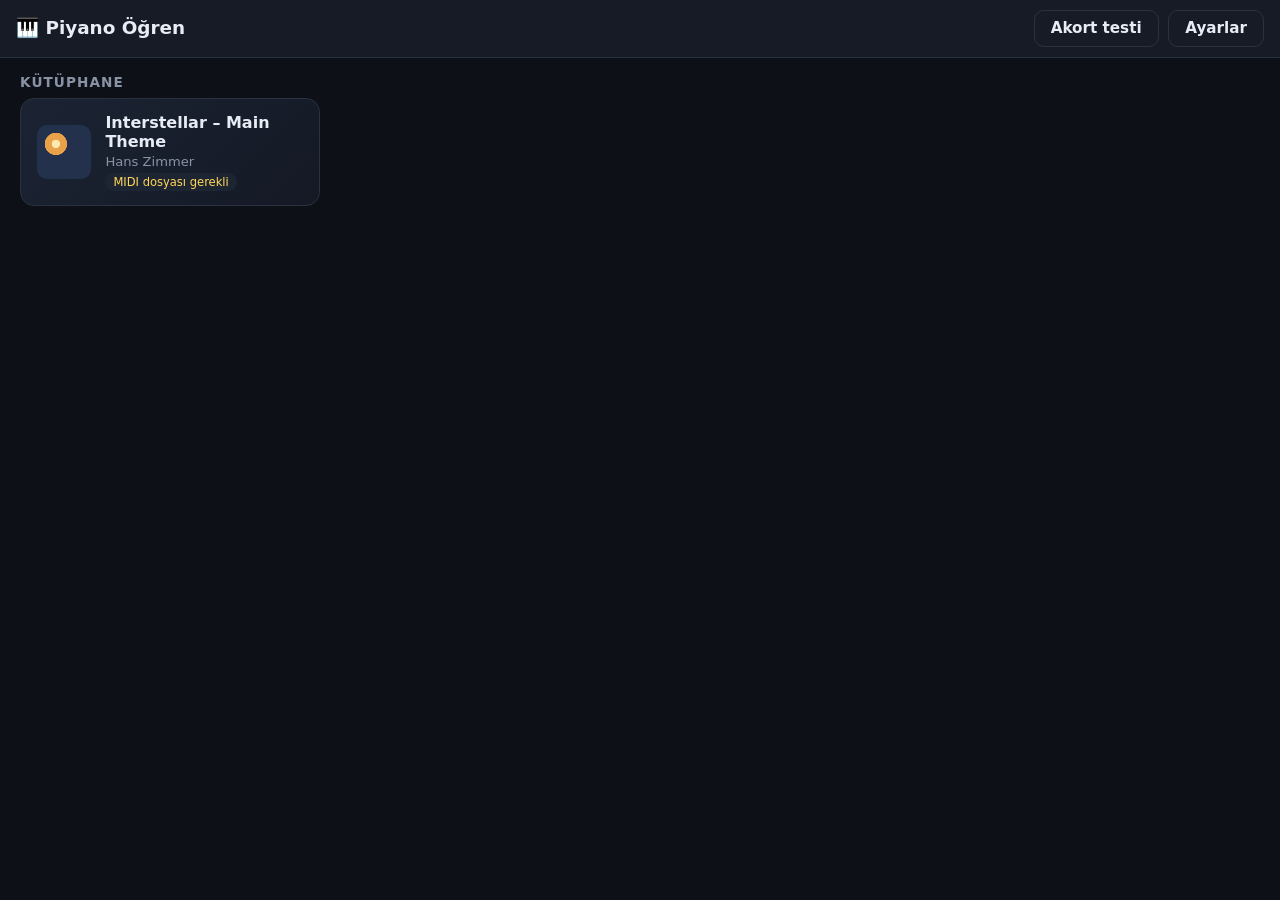
==== piyano/index.html @ e5759382 "piyano: prevent double detections, add simple detector option, outline expected key Co-Authored-By: " ====
<!doctype html>
<html lang="tr">
<head>
  <meta charset="utf-8">
  <meta name="viewport" content="width=device-width, initial-scale=1, viewport-fit=cover, user-scalable=no">
  <title>Piyano Öğren</title>
  <meta name="robots" content="noindex, nofollow">
  <meta name="theme-color" content="#0d1017">
  <meta name="apple-mobile-web-app-capable" content="yes">
  <meta name="mobile-web-app-capable" content="yes">
  <meta name="apple-mobile-web-app-status-bar-style" content="black-translucent">
  <meta name="apple-mobile-web-app-title" content="Piyano">
  <link rel="manifest" href="manifest.webmanifest">
  <link rel="apple-touch-icon" href="icons/apple-touch-icon.png">
  <link rel="icon" href="icons/icon-192.png">
  <link rel="stylesheet" href="css/style.css">
</head>
<body>
  <!-- Ana ekran / kütüphane -->
  <section id="home" class="screen active">
    <header class="topbar">
      <h1>🎹 Piyano Öğren</h1>
      <div class="spacer"></div>
      <button class="btn ghost" data-go="tuner">Akort testi</button>
      <button class="btn ghost" data-go="settings">Ayarlar</button>
    </header>
    <main class="home-main">
      <h2 class="section-title">Kütüphane</h2>
      <div id="library" class="library"></div>
    </main>
  </section>

  <!-- Şarkı ayarları -->
  <section id="setup" class="screen">
    <header class="topbar">
      <button class="btn ghost icon" data-go="home" aria-label="Geri">‹</button>
      <div class="titles">
        <h1 id="setup-title"></h1>
        <p id="setup-artist" class="muted"></p>
      </div>
    </header>
    <main class="setup-main">
      <div id="setup-missing" class="card warn hidden">
        <p><strong>MIDI dosyası bulunamadı.</strong> Uygulama <code>songs/interstellar.mid</code> dosyasını arıyor.
          Telefonundaki bir .mid dosyasını seçerek yükleyebilirsin; dosya bu cihazda saklanır.</p>
        <label class="btn primary file-btn">MIDI dosyasını yükle
          <input id="midi-file" type="file" accept=".mid,.midi,audio/midi,audio/x-midi">
        </label>
        <p id="midi-error" class="error hidden"></p>
      </div>

      <div id="setup-ready" class="hidden">
        <div class="option-row">
          <span class="label">El</span>
          <div class="seg" data-opt="hands">
            <button data-val="R">Sağ el</button>
            <button data-val="L">Sol el</button>
            <button data-val="both">İki el</button>
          </div>
        </div>
        <div class="option-row">
          <span class="label">Hız</span>
          <div class="seg" data-opt="speed">
            <button data-val="0.5">%50</button>
            <button data-val="0.75">%75</button>
            <button data-val="1">%100</button>
          </div>
        </div>
        <div class="option-row">
          <span class="label">Bekleme modu</span>
          <label class="switch"><input type="checkbox" id="opt-wait"><span></span></label>
          <span class="muted small">Nota çizgiye gelince doğru tuşa basana kadar bekler</span>
        </div>
        <p id="song-info" class="muted small"></p>
        <div class="row">
          <button id="start-btn" class="btn primary big">Başla</button>
          <label class="btn ghost file-btn small">Başka .mid seç
            <input id="midi-file-2" type="file" accept=".mid,.midi,audio/midi,audio/x-midi">
          </label>
        </div>
      </div>
    </main>
  </section>

  <!-- Oyun ekranı -->
  <section id="play" class="screen play">
    <header class="playbar">
      <button class="btn ghost icon" id="play-back" aria-label="Çık">✕</button>
      <div class="progress"><div id="progress-fill"></div></div>
      <div id="play-hint" class="hint"></div>
      <div class="meter" title="Mikrofon seviyesi"><div id="play-level"></div></div>
      <button class="btn ghost icon" id="pause-btn" aria-label="Duraklat">❚❚</button>
    </header>
    <div id="sequence" class="sequence" aria-label="Sıradaki notalar"></div>
    <div id="stage" class="stage">
      <div id="stage-spacer" class="stage-spacer"></div>
      <canvas id="stage-canvas"></canvas>
    </div>
    <div id="countdown" class="overlay hidden"><div class="count"></div></div>
    <div id="paused" class="overlay hidden">
      <div class="card center">
        <h2>Duraklatıldı</h2>
        <div class="row">
          <button class="btn primary" id="resume-btn">Devam</button>
          <button class="btn ghost" id="restart-btn">Baştan</button>
        </div>
      </div>
    </div>
  </section>

  <!-- Sonuç ekranı -->
  <section id="results" class="screen">
    <main class="results-main">
      <h1>Şarkı bitti! 🎉</h1>
      <div class="stats">
        <div class="stat"><div class="num" id="r-acc">0%</div><div class="muted">Doğruluk</div></div>
        <div class="stat"><div class="num" id="r-rhythm">0%</div><div class="muted">Ritim</div></div>
        <div class="stat"><div class="num" id="r-time">0:00</div><div class="muted">Toplam süre</div></div>
      </div>
      <p id="r-detail" class="muted"></p>
      <div class="row">
        <button class="btn primary" id="again-btn">Tekrar çal</button>
        <button class="btn ghost" data-go="home">Kütüphane</button>
      </div>
    </main>
  </section>

  <!-- Akort testi -->
  <section id="tuner" class="screen">
    <header class="topbar">
      <button class="btn ghost icon" data-go="home" aria-label="Geri">‹</button>
      <h1>Akort testi</h1>
      <div class="spacer"></div>
      <button class="btn primary" id="tuner-mic">Mikrofonu aç</button>
    </header>
    <main class="tuner-main">
      <div class="tuner-left">
        <div id="t-note" class="t-note">–</div>
        <div id="t-freq" class="t-freq">— Hz</div>
        <div class="cents">
          <div class="cents-scale"><span>-50</span><span>0</span><span>+50</span></div>
          <div class="cents-track"><div id="t-needle" class="needle"></div></div>
        </div>
        <div id="t-last" class="muted small">Son algılanan tuşlar: –</div>
      </div>
      <div class="tuner-right">
        <label class="label">Mikrofon seviyesi</label>
        <div class="level-big"><div id="t-level"></div><div id="t-gate" class="gate"></div></div>
        <label class="label" for="t-sens">Hassasiyet <span id="t-sens-val"></span></label>
        <input id="t-sens" type="range" min="0" max="100" step="1" class="sens">
        <p class="muted small">Sarı çizgi eşik değeridir. Piyano sustuğunda yeşil çubuk çizginin altında, tuşa basınca üstünde olmalı.</p>
      </div>
    </main>
    <div id="tuner-stage" class="stage tuner-stage">
      <div id="tuner-spacer" class="stage-spacer"></div>
      <canvas id="tuner-canvas"></canvas>
    </div>
  </section>

  <!-- Ayarlar -->
  <section id="settings" class="screen">
    <header class="topbar">
      <button class="btn ghost icon" data-go="home" aria-label="Geri">‹</button>
      <h1>Ayarlar</h1>
    </header>
    <main class="settings-main">
      <div class="option-row">
        <label class="label" for="s-sens">Mikrofon hassasiyeti <span id="s-sens-val"></span></label>
        <input id="s-sens" type="range" min="0" max="100" step="1" class="sens">
      </div>
      <div class="option-row">
        <span class="label">Algılama yöntemi</span>
        <div class="seg" data-opt="detector">
          <button data-val="advanced">Gelişmiş</button>
          <button data-val="simple">Basit</button>
        </div>
        <span class="muted small">Gelişmiş: pedallı ve hızlı çalarken daha iyi. Basit: sessiz odada tek tek notalar için. Hangisi senin piyanonda daha iyi çalışıyorsa onu seç.</span>
      </div>
      <div class="option-row">
        <span class="label">Oktav farkını yoksay</span>
        <label class="switch"><input type="checkbox" id="s-octave"><span></span></label>
        <span class="muted small">Mikrofon bazen notayı bir oktav yukarı/aşağı duyabilir. Açıksa doğru nota ismi yeterli.</span>
      </div>
      <div class="option-row">
        <span class="label">MIDI klavye</span>
        <button class="btn ghost" id="s-midi">MIDI klavyeyi bağla</button>
        <span id="s-midi-status" class="muted small"></span>
      </div>
      <p class="muted small">İpucu: Piyano başında değilken ekrandaki klavyeye dokunarak da deneyebilirsin.</p>
    </main>
  </section>

  <div id="rotate" class="rotate-hint">
    <div>📱↻</div>
    <p>En iyi deneyim için telefonu yatay çevir.</p>
    <button class="btn ghost small" id="rotate-dismiss">Yine de devam et</button>
  </div>
  <div id="toast" class="toast hidden"></div>

  <script src="js/vendor/Midi.js"></script>
  <script type="module" src="js/app.js"></script>
</body>
</html>
---- piyano/css/style.css ----
:root {
  --bg: #0d1017;
  --panel: #161b25;
  --panel-2: #1e2532;
  --border: #2a3242;
  --text: #e8ecf5;
  --muted: #8a93a6;
  --accent: #4ea8ff;
  --left: #ff9f43;
  --good: #2ee59d;
  --bad: #ff4d5e;
  --warn: #ffd65a;
  --safe-l: env(safe-area-inset-left, 0px);
  --safe-r: env(safe-area-inset-right, 0px);
  --safe-t: env(safe-area-inset-top, 0px);
  --safe-b: env(safe-area-inset-bottom, 0px);
}

* { box-sizing: border-box; -webkit-tap-highlight-color: transparent; }
html, body {
  margin: 0; height: 100%; background: var(--bg); color: var(--text);
  font-family: system-ui, -apple-system, "SF Pro Text", "Segoe UI", sans-serif;
  overscroll-behavior: none; -webkit-user-select: none; user-select: none;
  -webkit-text-size-adjust: 100%;
}
body { overflow: hidden; }
h1 { font-size: 1.15rem; margin: 0; font-weight: 700; }
h2 { margin: 0 0 .5rem; }
code { background: var(--panel-2); padding: .1em .35em; border-radius: 4px; font-size: .9em; }
.muted { color: var(--muted); margin: 0; }
.small { font-size: .82rem; }
.hidden { display: none !important; }
.error { color: var(--bad); }
.spacer { flex: 1; }
.row { display: flex; gap: .6rem; align-items: center; flex-wrap: wrap; }

.screen {
  position: fixed; inset: 0; display: none; flex-direction: column;
  padding: var(--safe-t) var(--safe-r) var(--safe-b) var(--safe-l);
}
.screen.active { display: flex; }
.screen main { flex: 1; overflow-y: auto; -webkit-overflow-scrolling: touch; padding: 1rem 1.25rem 1.5rem; }

.topbar {
  display: flex; align-items: center; gap: .6rem; padding: .6rem 1rem;
  border-bottom: 1px solid var(--border); background: var(--panel); flex-shrink: 0;
}
.titles p { font-size: .85rem; }

.btn {
  appearance: none; border: 1px solid var(--border); background: var(--panel-2); color: var(--text);
  font: inherit; font-weight: 600; font-size: .95rem; padding: .55rem 1rem; border-radius: 10px; cursor: pointer;
}
.btn:active { transform: scale(.97); }
.btn.primary { background: var(--accent); border-color: var(--accent); color: #06111f; }
.btn.ghost { background: transparent; }
.btn.icon { padding: .35rem .7rem; font-size: 1.2rem; line-height: 1; }
.btn.big { font-size: 1.1rem; padding: .8rem 2.2rem; }
.btn.small { font-size: .85rem; padding: .4rem .8rem; }
.file-btn { position: relative; overflow: hidden; display: inline-block; }
.file-btn input { position: absolute; inset: 0; opacity: 0; cursor: pointer; }

.card { background: var(--panel); border: 1px solid var(--border); border-radius: 14px; padding: 1rem 1.2rem; }
.card.warn { border-color: #6b5520; background: #221d10; }
.card.warn p { margin: 0 0 .8rem; line-height: 1.45; }
.card.center { text-align: center; }

.section-title { font-size: .85rem; text-transform: uppercase; letter-spacing: .08em; color: var(--muted); }
.library { display: grid; grid-template-columns: repeat(auto-fill, minmax(260px, 1fr)); gap: .8rem; }
.song-card {
  display: flex; gap: .9rem; align-items: center; padding: .9rem 1rem; border-radius: 14px;
  background: linear-gradient(135deg, #1b2333, #141924); border: 1px solid var(--border); cursor: pointer;
  text-align: left; color: var(--text); font: inherit;
}
.song-card .art {
  width: 54px; height: 54px; border-radius: 10px; flex-shrink: 0;
  background: radial-gradient(circle at 35% 35%, #ffe7b0 0 8%, #e9a24a 9% 22%, #24314d 23% 100%);
}
.song-card h3 { margin: 0 0 .15rem; font-size: 1rem; }
.badge { display: inline-block; margin-top: .3rem; font-size: .72rem; padding: .1rem .5rem; border-radius: 99px; background: var(--panel-2); color: var(--muted); }
.badge.ok { color: var(--good); }
.badge.no { color: var(--warn); }

.setup-main, .settings-main { display: flex; flex-direction: column; gap: 1rem; max-width: 760px; }
#setup-ready { display: flex; flex-direction: column; gap: 1rem; }
.option-row { display: flex; align-items: center; gap: .8rem; flex-wrap: wrap; }
.option-row .label { min-width: 130px; font-weight: 600; }
.label { font-weight: 600; font-size: .9rem; }
.seg { display: inline-flex; background: var(--panel-2); border: 1px solid var(--border); border-radius: 10px; padding: 3px; }
.seg button {
  appearance: none; border: 0; background: transparent; color: var(--muted); font: inherit; font-weight: 600;
  padding: .45rem .9rem; border-radius: 8px; cursor: pointer;
}
.seg button.on { background: var(--accent); color: #06111f; }

.switch { position: relative; width: 50px; height: 30px; flex-shrink: 0; }
.switch input { opacity: 0; width: 0; height: 0; }
.switch span { position: absolute; inset: 0; background: var(--panel-2); border: 1px solid var(--border); border-radius: 99px; transition: .2s; }
.switch span::after { content: ""; position: absolute; width: 22px; height: 22px; left: 3px; top: 3px; border-radius: 50%; background: var(--muted); transition: .2s; }
.switch input:checked + span { background: var(--good); border-color: var(--good); }
.switch input:checked + span::after { transform: translateX(20px); background: #06111f; }

input[type=range].sens { width: min(340px, 100%); accent-color: var(--accent); }

/* Oyun ekranı */
.play { padding-top: 0; }
.playbar {
  display: flex; align-items: center; gap: .6rem; flex-shrink: 0;
  padding: calc(.3rem + var(--safe-t)) calc(.6rem + var(--safe-r)) .3rem calc(.6rem + var(--safe-l));
  background: var(--panel); border-bottom: 1px solid var(--border); margin: calc(-1 * var(--safe-t)) calc(-1 * var(--safe-r)) 0 calc(-1 * var(--safe-l));
}
.progress { flex: 1; height: 6px; background: var(--panel-2); border-radius: 99px; overflow: hidden; }
#progress-fill { height: 100%; width: 0; background: linear-gradient(90deg, var(--accent), var(--good)); }
.hint { font-size: .85rem; font-weight: 600; color: var(--warn); min-width: 5.5rem; text-align: right; white-space: nowrap; }
.meter { width: 46px; height: 8px; background: var(--panel-2); border-radius: 99px; overflow: hidden; }
.meter div { height: 100%; width: 0; background: var(--good); transition: width .05s; }

.stage {
  position: relative; flex: 1; overflow-x: auto; overflow-y: hidden;
  -webkit-overflow-scrolling: touch; scrollbar-width: none; touch-action: pan-x;
}
.stage::-webkit-scrollbar { display: none; }
.stage-spacer { height: 1px; }
.stage canvas { position: sticky; left: 0; top: 0; display: block; margin-top: -1px; }

.overlay { position: absolute; inset: 0; display: flex; align-items: center; justify-content: center; background: rgba(5,8,12,.55); z-index: 5; }
.count { font-size: 5rem; font-weight: 800; color: var(--warn); text-shadow: 0 4px 30px rgba(0,0,0,.6); }

/* Sıradaki notalar şeridi */
.sequence {
  display: flex; align-items: center; gap: .3rem; flex-shrink: 0; overflow: hidden; white-space: nowrap; height: 40px;
  padding: .3rem calc(.6rem + var(--safe-l)); background: #11151d; border-bottom: 1px solid var(--border);
  font-variant-numeric: tabular-nums;
}
.seq-item {
  display: inline-flex; align-items: baseline; gap: .3rem; padding: .2rem .55rem; border-radius: 8px;
  background: var(--panel-2); border: 1px solid var(--border); color: var(--muted); font-size: .85rem; font-weight: 600;
}
.seq-item.right .seq-name { color: #8cc6ff; }
.seq-item.left .seq-name { color: #ffc28a; }
.seq-item.current { border-color: var(--accent); background: #1d2a40; color: var(--text); font-size: 1rem; }
.seq-item.current.waiting { border-color: var(--warn); box-shadow: 0 0 0 2px rgba(255,214,90,.25); }
.seq-times { font-weight: 800; color: var(--text); }
.seq-dots { font-size: .6rem; letter-spacing: .05em; color: var(--good); }
.seq-arrow { color: var(--muted); opacity: .6; }

/* Sonuç */
.results-main { display: flex; flex-direction: column; align-items: center; justify-content: center; gap: 1rem; text-align: center; }
.stats { display: flex; gap: 1rem; flex-wrap: wrap; justify-content: center; }
.stat { background: var(--panel); border: 1px solid var(--border); border-radius: 14px; padding: .9rem 1.4rem; min-width: 140px; }
.stat .num { font-size: 2.2rem; font-weight: 800; }
.stat:nth-child(1) .num { color: var(--good); }
.stat:nth-child(2) .num { color: var(--accent); }

/* Akort testi */
#tuner main.tuner-main { display: flex; gap: 1.5rem; flex-wrap: wrap; align-items: center; justify-content: center; padding: .8rem 1.2rem; flex: 1; }
.tuner-left { text-align: center; min-width: 240px; }
.tuner-right { display: flex; flex-direction: column; gap: .5rem; min-width: 240px; max-width: 360px; }
.t-note { font-size: 4.2rem; font-weight: 800; line-height: 1; transition: color .1s; }
.t-note.good { color: var(--good); }
.t-freq { font-size: 1.3rem; color: var(--muted); margin: .2rem 0 .6rem; font-variant-numeric: tabular-nums; }
.cents { width: 260px; margin: 0 auto .6rem; }
.cents-scale { display: flex; justify-content: space-between; font-size: .7rem; color: var(--muted); }
.cents-track { position: relative; height: 12px; background: linear-gradient(90deg, var(--bad), var(--warn) 35%, var(--good) 50%, var(--warn) 65%, var(--bad)); border-radius: 99px; opacity: .85; }
.needle { position: absolute; top: -4px; width: 4px; height: 20px; left: calc(50% - 2px); background: #fff; border-radius: 2px; transition: left .08s; }
.level-big { position: relative; height: 14px; background: var(--panel-2); border-radius: 99px; overflow: hidden; }
#t-level { height: 100%; width: 0; background: var(--good); }
.gate { position: absolute; top: 0; bottom: 0; width: 3px; background: var(--warn); }
.tuner-stage { flex: 0 0 130px; }

.rotate-hint {
  display: none; position: fixed; inset: 0; z-index: 50; background: var(--bg);
  flex-direction: column; align-items: center; justify-content: center; gap: .8rem; text-align: center; padding: 2rem;
}
.rotate-hint div { font-size: 3rem; }
@media (orientation: portrait) and (max-width: 600px) {
  body:not(.rotate-ok) .rotate-hint.need { display: flex; }
}

.toast {
  position: fixed; left: 50%; bottom: calc(1rem + var(--safe-b)); transform: translateX(-50%); z-index: 60;
  background: var(--panel-2); border: 1px solid var(--border); padding: .6rem 1rem; border-radius: 10px; font-size: .9rem;
  max-width: 90vw;
}
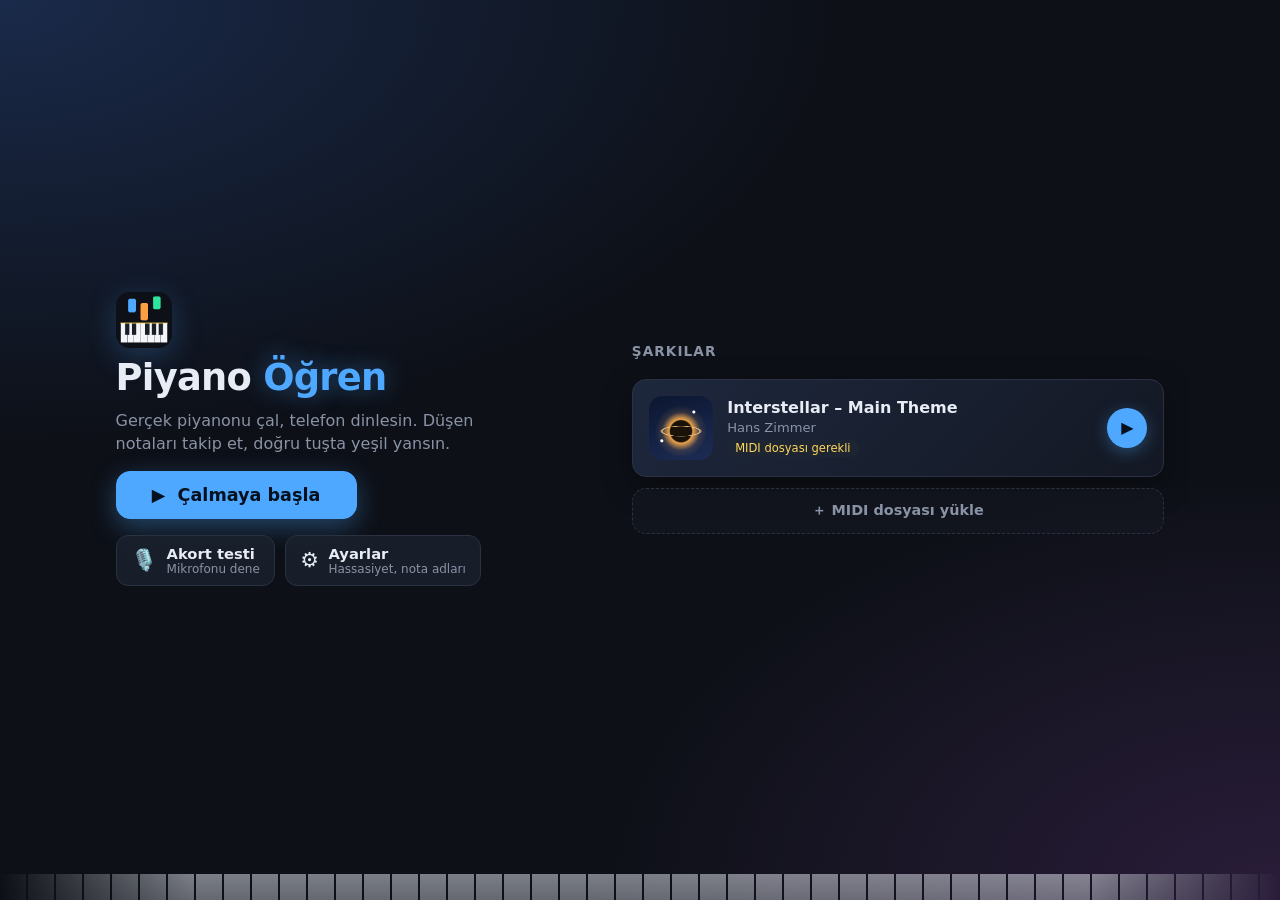
==== commit f30ccac4: "piyano: yeni giriş ekranı tasarımı Co-Authored-By: Claude Opus 5.5 (1M context) <noreply@anthropic.c" ====
--- a/piyano/index.html
+++ b/piyano/index.html
@@ -2,9 +2,9 @@
 <html lang="tr">
 <head>
   <meta charset="utf-8">
+  <meta name="robots" content="noindex, nofollow">
   <meta name="viewport" content="width=device-width, initial-scale=1, viewport-fit=cover, user-scalable=no">
   <title>Piyano Öğren</title>
-  <meta name="robots" content="noindex, nofollow">
   <meta name="theme-color" content="#0d1017">
   <meta name="apple-mobile-web-app-capable" content="yes">
   <meta name="mobile-web-app-capable" content="yes">
@@ -17,17 +17,36 @@
 </head>
 <body>
   <!-- Ana ekran / kütüphane -->
-  <section id="home" class="screen active">
-    <header class="topbar">
-      <h1>🎹 Piyano Öğren</h1>
-      <div class="spacer"></div>
-      <button class="btn ghost" data-go="tuner">Akort testi</button>
-      <button class="btn ghost" data-go="settings">Ayarlar</button>
-    </header>
+  <section id="home" class="screen active home">
+    <div class="home-bg" aria-hidden="true">
+      <i style="--x:8%;--d:7s;--h:70px;--c:var(--accent)"></i>
+      <i style="--x:19%;--d:9s;--h:40px;--c:var(--left);animation-delay:-3s"></i>
+      <i style="--x:33%;--d:8s;--h:90px;--c:var(--good);animation-delay:-5s"></i>
+      <i style="--x:47%;--d:10s;--h:55px;--c:var(--accent);animation-delay:-1s"></i>
+      <i style="--x:61%;--d:7.5s;--h:80px;--c:var(--left);animation-delay:-6s"></i>
+      <i style="--x:74%;--d:9.5s;--h:45px;--c:var(--good);animation-delay:-2s"></i>
+      <i style="--x:88%;--d:8.5s;--h:65px;--c:var(--accent);animation-delay:-4s"></i>
+    </div>
     <main class="home-main">
-      <h2 class="section-title">Kütüphane</h2>
-      <div id="library" class="library"></div>
-    </main>
+      <div class="hero">
+        <img class="hero-logo" src="icons/icon-192.png" alt="">
+        <h1 class="hero-title">Piyano <span>Öğren</span></h1>
+        <p class="hero-sub">Gerçek piyanonu çal, telefon dinlesin. Düşen notaları takip et, doğru tuşta yeşil yansın.</p>
+        <button class="btn primary big hero-start" id="hero-start">▶&nbsp; Çalmaya başla</button>
+        <div class="tiles">
+          <button class="tile" data-go="tuner"><span class="tile-ic">🎙️</span><span><b>Akort testi</b><small>Mikrofonu dene</small></span></button>
+          <button class="tile" data-go="settings"><span class="tile-ic">⚙️</span><span><b>Ayarlar</b><small>Hassasiyet, nota adları</small></span></button>
+        </div>
+      </div>
+      <div class="lib-col">
+        <h2 class="section-title">Şarkılar</h2>
+        <div id="library" class="library"></div>
+        <label class="upload-tile file-btn">＋ MIDI dosyası yükle
+          <input id="midi-file-home" type="file" accept=".mid,.midi,audio/midi,audio/x-midi">
+        </label>
+      </div>
+    </main>
+    <div class="home-keys" aria-hidden="true"></div>
   </section>
 
   <!-- Şarkı ayarları -->
@@ -61,6 +80,7 @@
         <div class="option-row">
           <span class="label">Hız</span>
           <div class="seg" data-opt="speed">
+            <button data-val="0.3">%30</button>
             <button data-val="0.5">%50</button>
             <button data-val="0.75">%75</button>
             <button data-val="1">%100</button>
@@ -71,7 +91,13 @@
           <label class="switch"><input type="checkbox" id="opt-wait"><span></span></label>
           <span class="muted small">Nota çizgiye gelince doğru tuşa basana kadar bekler</span>
         </div>
+        <div class="option-row">
+          <span class="label">Metronom</span>
+          <label class="switch"><input type="checkbox" id="opt-metro"><span></span></label>
+          <span class="muted small">Başlamadan önce 4 vuruş sayar, çalarken tempoyu tıklar. Hoparlörden duyulan tık mikrofona karışmasın diye kulaklık önerilir.</span>
+        </div>
         <p id="song-info" class="muted small"></p>
+        <p id="song-best" class="muted small"></p>
         <div class="row">
           <button id="start-btn" class="btn primary big">Başla</button>
           <label class="btn ghost file-btn small">Başka .mid seç
@@ -86,7 +112,12 @@
   <section id="play" class="screen play">
     <header class="playbar">
       <button class="btn ghost icon" id="play-back" aria-label="Çık">✕</button>
-      <div class="progress"><div id="progress-fill"></div></div>
+      <button class="btn ghost icon" id="rew-btn" aria-label="5 saniye geri">⏪</button>
+      <div class="progress" title="Dokunarak veya sürükleyerek şarkıda ileri/geri git"><div id="loop-region" class="loop-region hidden"></div><div id="progress-fill"></div></div>
+      <button class="btn ghost icon" id="fwd-btn" aria-label="5 saniye ileri">⏩</button>
+      <button class="btn ghost loop-btn" id="loop-btn" title="Bölüm tekrarı: 1. dokunuş A, 2. dokunuş B, 3. dokunuş kapat">A–B</button>
+      <span id="streak" class="streak hidden"></span>
+      <span id="time-label" class="time-label">0:00 / 0:00</span>
       <div id="play-hint" class="hint"></div>
       <div class="meter" title="Mikrofon seviyesi"><div id="play-level"></div></div>
       <button class="btn ghost icon" id="pause-btn" aria-label="Duraklat">❚❚</button>
@@ -112,12 +143,14 @@
   <section id="results" class="screen">
     <main class="results-main">
       <h1>Şarkı bitti! 🎉</h1>
+      <div id="r-stars" class="stars"></div>
       <div class="stats">
         <div class="stat"><div class="num" id="r-acc">0%</div><div class="muted">Doğruluk</div></div>
         <div class="stat"><div class="num" id="r-rhythm">0%</div><div class="muted">Ritim</div></div>
         <div class="stat"><div class="num" id="r-time">0:00</div><div class="muted">Toplam süre</div></div>
       </div>
       <p id="r-detail" class="muted"></p>
+      <p id="r-best" class="muted small"></p>
       <div class="row">
         <button class="btn primary" id="again-btn">Tekrar çal</button>
         <button class="btn ghost" data-go="home">Kütüphane</button>
@@ -177,6 +210,18 @@
         <span class="muted small">Gelişmiş: pedallı ve hızlı çalarken daha iyi. Basit: sessiz odada tek tek notalar için. Hangisi senin piyanonda daha iyi çalışıyorsa onu seç.</span>
       </div>
       <div class="option-row">
+        <span class="label">Nota adları</span>
+        <div class="seg" data-opt="labels">
+          <button data-val="letter">C D E</button>
+          <button data-val="solfege">Do Re Mi</button>
+        </div>
+      </div>
+      <div class="option-row">
+        <span class="label">Düşen çubuklarda nota adı</span>
+        <label class="switch"><input type="checkbox" id="s-barlabels"><span></span></label>
+        <span class="muted small">Kapatırsan notayı yazıdan değil tuşun yerinden tanımayı öğrenirsin.</span>
+      </div>
+      <div class="option-row">
         <span class="label">Oktav farkını yoksay</span>
         <label class="switch"><input type="checkbox" id="s-octave"><span></span></label>
         <span class="muted small">Mikrofon bazen notayı bir oktav yukarı/aşağı duyabilir. Açıksa doğru nota ismi yeterli.</span>
--- a/piyano/css/style.css
+++ b/piyano/css/style.css
@@ -102,6 +102,72 @@
 
 input[type=range].sens { width: min(340px, 100%); accent-color: var(--accent); }
 
+.song-card .play-ic { margin-left: auto; width: 40px; height: 40px; border-radius: 50%; display: grid; place-items: center; background: var(--accent); color: #06111f; font-size: 1rem; flex-shrink: 0; box-shadow: 0 4px 16px rgba(78,168,255,.35); }
+.song-card .stars-mini { color: var(--warn); font-size: .8rem; letter-spacing: .1em; margin-left: .4rem; }
+
+/* Ana ekran */
+.home { background: radial-gradient(120% 90% at 0% 0%, #1a2a4a 0%, transparent 55%), radial-gradient(90% 80% at 100% 100%, #2a1d3a 0%, transparent 60%), var(--bg); overflow: hidden; }
+.home-bg { position: absolute; inset: 0; pointer-events: none; overflow: hidden; z-index: 0; }
+.home-bg i {
+  position: absolute; left: var(--x); top: -120px; width: 22px; height: var(--h); border-radius: 7px;
+  background: var(--c); opacity: .13; filter: blur(.3px); animation: fall var(--d) linear infinite;
+}
+@keyframes fall { to { transform: translateY(calc(100vh + 160px)); } }
+@media (prefers-reduced-motion: reduce) { .home-bg i { animation: none; top: 30%; } }
+.home-keys {
+  position: absolute; left: 0; right: 0; bottom: 0; height: 26px; pointer-events: none; opacity: .5;
+  background:
+    linear-gradient(to bottom, rgba(13,16,23,0) 0, rgba(13,16,23,.2) 100%),
+    repeating-linear-gradient(90deg, #e8ecf5 0 26px, #0d1017 26px 28px);
+  -webkit-mask-image: linear-gradient(90deg, transparent, #000 15%, #000 85%, transparent);
+          mask-image: linear-gradient(90deg, transparent, #000 15%, #000 85%, transparent);
+}
+.home-main {
+  position: relative; z-index: 1; display: grid; grid-template-columns: minmax(260px, 1fr) minmax(280px, 1.1fr); gap: 2rem; align-content: center;
+  align-items: center; max-width: 1100px; width: 100%; margin: 0 auto; padding: 1.2rem 1.6rem 2.6rem !important;
+}
+.hero { display: flex; flex-direction: column; align-items: flex-start; gap: .7rem; }
+.hero-logo { width: 56px; height: 56px; border-radius: 14px; box-shadow: 0 8px 30px rgba(78,168,255,.25); }
+.hero-title { font-size: 2.3rem; font-weight: 800; letter-spacing: -.02em; line-height: 1.05; }
+.hero-title span { color: var(--accent); text-shadow: 0 0 24px rgba(78,168,255,.45); }
+.hero-sub { color: var(--muted); margin: 0; line-height: 1.45; max-width: 26rem; }
+.hero-start { margin-top: .3rem; border-radius: 14px; box-shadow: 0 8px 26px rgba(78,168,255,.35); }
+.tiles { display: flex; gap: .6rem; flex-wrap: wrap; margin-top: .3rem; }
+.tile {
+  appearance: none; display: flex; align-items: center; gap: .6rem; text-align: left; cursor: pointer;
+  background: rgba(30,37,50,.7); border: 1px solid var(--border); color: var(--text); font: inherit;
+  padding: .55rem .9rem; border-radius: 12px; -webkit-backdrop-filter: blur(8px); backdrop-filter: blur(8px);
+}
+.tile:active { transform: scale(.97); }
+.tile-ic { font-size: 1.3rem; }
+.tile b { display: block; font-size: .92rem; }
+.tile small { display: block; color: var(--muted); font-size: .75rem; }
+.lib-col { display: flex; flex-direction: column; gap: .7rem; }
+.lib-col .library { grid-template-columns: 1fr; }
+.upload-tile {
+  display: block; text-align: center; padding: .8rem; border-radius: 14px; border: 1.5px dashed var(--border);
+  color: var(--muted); font-weight: 600; font-size: .9rem; cursor: pointer; background: rgba(22,27,37,.5);
+}
+.home .song-card { background: linear-gradient(135deg, rgba(31,42,64,.92), rgba(20,25,36,.92)); box-shadow: 0 10px 30px rgba(0,0,0,.35); padding: 1rem; }
+.home .song-card .art {
+  width: 64px; height: 64px; border-radius: 14px;
+  background:
+    radial-gradient(circle at 70% 25%, #fff 0 1px, transparent 2px),
+    radial-gradient(circle at 20% 70%, #fff 0 1px, transparent 2px),
+    radial-gradient(ellipse 46% 12% at 50% 55%, transparent 60%, rgba(255,210,140,.9) 64%, transparent 72%),
+    radial-gradient(circle at 50% 55%, #1a1208 0 22%, #e9a24a 25%, rgba(233,162,74,.15) 40%, transparent 55%),
+    linear-gradient(160deg, #0b1630, #1d2c55);
+}
+@media (max-width: 700px), (max-height: 330px) {
+  .home-main { grid-template-columns: 1fr; gap: 1.2rem; }
+  .hero-title { font-size: 1.9rem; }
+}
+@media (max-height: 420px) and (min-width: 701px) {
+  .hero { gap: .5rem; }
+  .hero-logo { width: 44px; height: 44px; }
+  .hero-title { font-size: 2rem; }
+}
+
 /* Oyun ekranı */
 .play { padding-top: 0; }
 .playbar {
@@ -109,8 +175,17 @@
   padding: calc(.3rem + var(--safe-t)) calc(.6rem + var(--safe-r)) .3rem calc(.6rem + var(--safe-l));
   background: var(--panel); border-bottom: 1px solid var(--border); margin: calc(-1 * var(--safe-t)) calc(-1 * var(--safe-r)) 0 calc(-1 * var(--safe-l));
 }
-.progress { flex: 1; height: 6px; background: var(--panel-2); border-radius: 99px; overflow: hidden; }
-#progress-fill { height: 100%; width: 0; background: linear-gradient(90deg, var(--accent), var(--good)); }
+.progress {
+  flex: 1; height: 26px; cursor: pointer; touch-action: none; position: relative;
+  background: linear-gradient(var(--panel-2), var(--panel-2)) center / 100% 8px no-repeat;
+}
+#progress-fill { position: absolute; left: 0; top: 9px; height: 8px; border-radius: 99px; }
+#progress-fill::after {
+  content: ""; position: absolute; right: -8px; top: -5px; width: 18px; height: 18px; border-radius: 50%;
+  background: #fff; box-shadow: 0 1px 4px rgba(0,0,0,.5);
+}
+.time-label { font-size: .78rem; color: var(--muted); font-variant-numeric: tabular-nums; white-space: nowrap; }
+#progress-fill { width: 0; background: linear-gradient(90deg, var(--accent), var(--good)); }
 .hint { font-size: .85rem; font-weight: 600; color: var(--warn); min-width: 5.5rem; text-align: right; white-space: nowrap; }
 .meter { width: 46px; height: 8px; background: var(--panel-2); border-radius: 99px; overflow: hidden; }
 .meter div { height: 100%; width: 0; background: var(--good); transition: width .05s; }
@@ -125,6 +200,16 @@
 
 .overlay { position: absolute; inset: 0; display: flex; align-items: center; justify-content: center; background: rgba(5,8,12,.55); z-index: 5; }
 .count { font-size: 5rem; font-weight: 800; color: var(--warn); text-shadow: 0 4px 30px rgba(0,0,0,.6); }
+
+.loop-btn { font-size: .8rem; padding: .35rem .55rem; }
+.loop-btn.on { border-color: var(--warn); color: var(--warn); }
+.loop-btn.armed { border-color: var(--warn); color: var(--warn); border-style: dashed; }
+.loop-region { position: absolute; top: 5px; height: 16px; background: rgba(255,214,90,.25); border: 1px solid rgba(255,214,90,.7); border-radius: 4px; pointer-events: none; }
+.streak { font-size: .85rem; font-weight: 800; color: var(--warn); white-space: nowrap; font-variant-numeric: tabular-nums; }
+.streak.pop { animation: pop .25s ease-out; }
+@keyframes pop { from { transform: scale(1.35); } to { transform: scale(1); } }
+.stars { font-size: 2.6rem; letter-spacing: .3rem; }
+.stars .off { opacity: .2; filter: grayscale(1); }
 
 /* Sıradaki notalar şeridi */
 .sequence {
@@ -182,3 +267,5 @@
   background: var(--panel-2); border: 1px solid var(--border); padding: .6rem 1rem; border-radius: 10px; font-size: .9rem;
   max-width: 90vw;
 }
+
+@media (max-width: 720px) { .time-label { display: none; } .playbar .btn.icon { padding: .3rem .5rem; } }
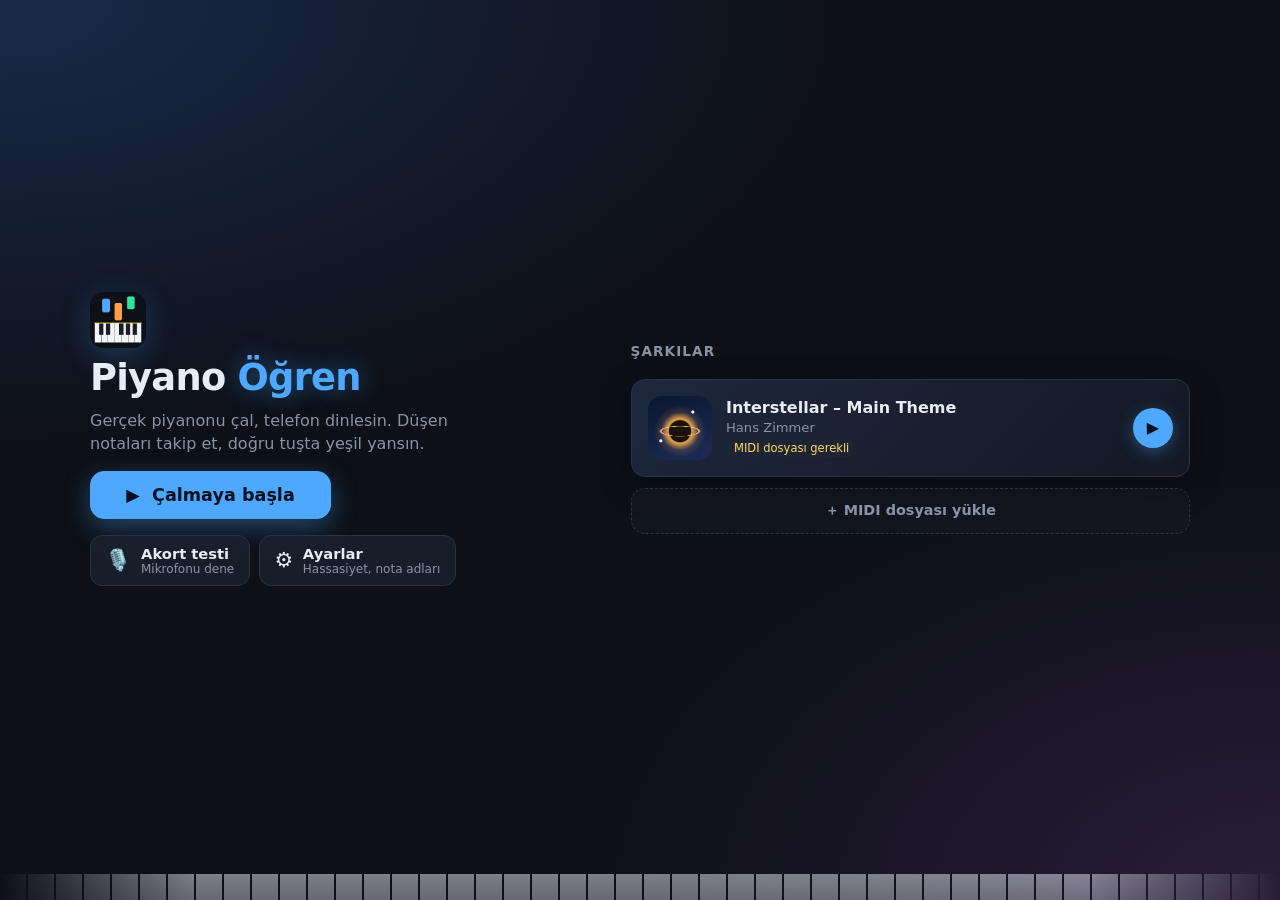
==== commit d21f9a6a: "piyano: giriş ekranı küçük telefon ekranlarına uyarlandı, güncellemede eski dosya önbelleği atlanıyo" ====
--- a/piyano/index.html
+++ b/piyano/index.html
@@ -13,7 +13,7 @@
   <link rel="manifest" href="manifest.webmanifest">
   <link rel="apple-touch-icon" href="icons/apple-touch-icon.png">
   <link rel="icon" href="icons/icon-192.png">
-  <link rel="stylesheet" href="css/style.css">
+  <link rel="stylesheet" href="css/style.css?v=7">
 </head>
 <body>
   <!-- Ana ekran / kütüphane -->
@@ -28,6 +28,7 @@
       <i style="--x:88%;--d:8.5s;--h:65px;--c:var(--accent);animation-delay:-4s"></i>
     </div>
     <main class="home-main">
+     <div class="home-grid">
       <div class="hero">
         <img class="hero-logo" src="icons/icon-192.png" alt="">
         <h1 class="hero-title">Piyano <span>Öğren</span></h1>
@@ -45,6 +46,7 @@
           <input id="midi-file-home" type="file" accept=".mid,.midi,audio/midi,audio/x-midi">
         </label>
       </div>
+     </div>
     </main>
     <div class="home-keys" aria-hidden="true"></div>
   </section>
@@ -243,6 +245,6 @@
   <div id="toast" class="toast hidden"></div>
 
   <script src="js/vendor/Midi.js"></script>
-  <script type="module" src="js/app.js"></script>
+  <script type="module" src="js/app.js?v=7"></script>
 </body>
 </html>
--- a/piyano/css/style.css
+++ b/piyano/css/style.css
@@ -122,9 +122,11 @@
   -webkit-mask-image: linear-gradient(90deg, transparent, #000 15%, #000 85%, transparent);
           mask-image: linear-gradient(90deg, transparent, #000 15%, #000 85%, transparent);
 }
-.home-main {
-  position: relative; z-index: 1; display: grid; grid-template-columns: minmax(260px, 1fr) minmax(280px, 1.1fr); gap: 2rem; align-content: center;
-  align-items: center; max-width: 1100px; width: 100%; margin: 0 auto; padding: 1.2rem 1.6rem 2.6rem !important;
+.home-main { position: relative; z-index: 1; display: flex; flex-direction: column; padding: 1rem 1.6rem 2.4rem !important; }
+/* margin:auto ortalar ama içerik sığmazsa üstü kesilmez, kaydırılabilir kalır */
+.home-grid {
+  margin: auto 0; display: grid; grid-template-columns: minmax(250px, 1fr) minmax(260px, 1.1fr); gap: 1.6rem 2rem;
+  align-items: center; max-width: 1100px; width: 100%; align-self: center;
 }
 .hero { display: flex; flex-direction: column; align-items: flex-start; gap: .7rem; }
 .hero-logo { width: 56px; height: 56px; border-radius: 14px; box-shadow: 0 8px 30px rgba(78,168,255,.25); }
@@ -158,14 +160,26 @@
     radial-gradient(circle at 50% 55%, #1a1208 0 22%, #e9a24a 25%, rgba(233,162,74,.15) 40%, transparent 55%),
     linear-gradient(160deg, #0b1630, #1d2c55);
 }
-@media (max-width: 700px), (max-height: 330px) {
-  .home-main { grid-template-columns: 1fr; gap: 1.2rem; }
+@media (max-width: 640px) {
+  .home-grid { grid-template-columns: 1fr; }
   .hero-title { font-size: 1.9rem; }
 }
-@media (max-height: 420px) and (min-width: 701px) {
-  .hero { gap: .5rem; }
-  .hero-logo { width: 44px; height: 44px; }
-  .hero-title { font-size: 2rem; }
+@media (max-height: 430px) and (min-width: 641px) {
+  .home-main { padding: .6rem 1.2rem 1.8rem !important; }
+  .home-grid { gap: 1rem 1.4rem; }
+  .hero { gap: .45rem; }
+  .hero-logo { width: 40px; height: 40px; border-radius: 10px; }
+  .hero-title { font-size: 1.75rem; }
+  .hero-sub { font-size: .88rem; }
+  .hero-start { padding: .65rem 1.6rem; font-size: 1rem; }
+  .tile { padding: .45rem .7rem; }
+  .home .song-card { padding: .75rem; }
+  .home .song-card .art { width: 52px; height: 52px; }
+  .upload-tile { padding: .6rem; }
+}
+@media (max-height: 350px) and (min-width: 641px) {
+  .hero-logo { display: none; }
+  .hero-sub { display: none; }
 }
 
 /* Oyun ekranı */
